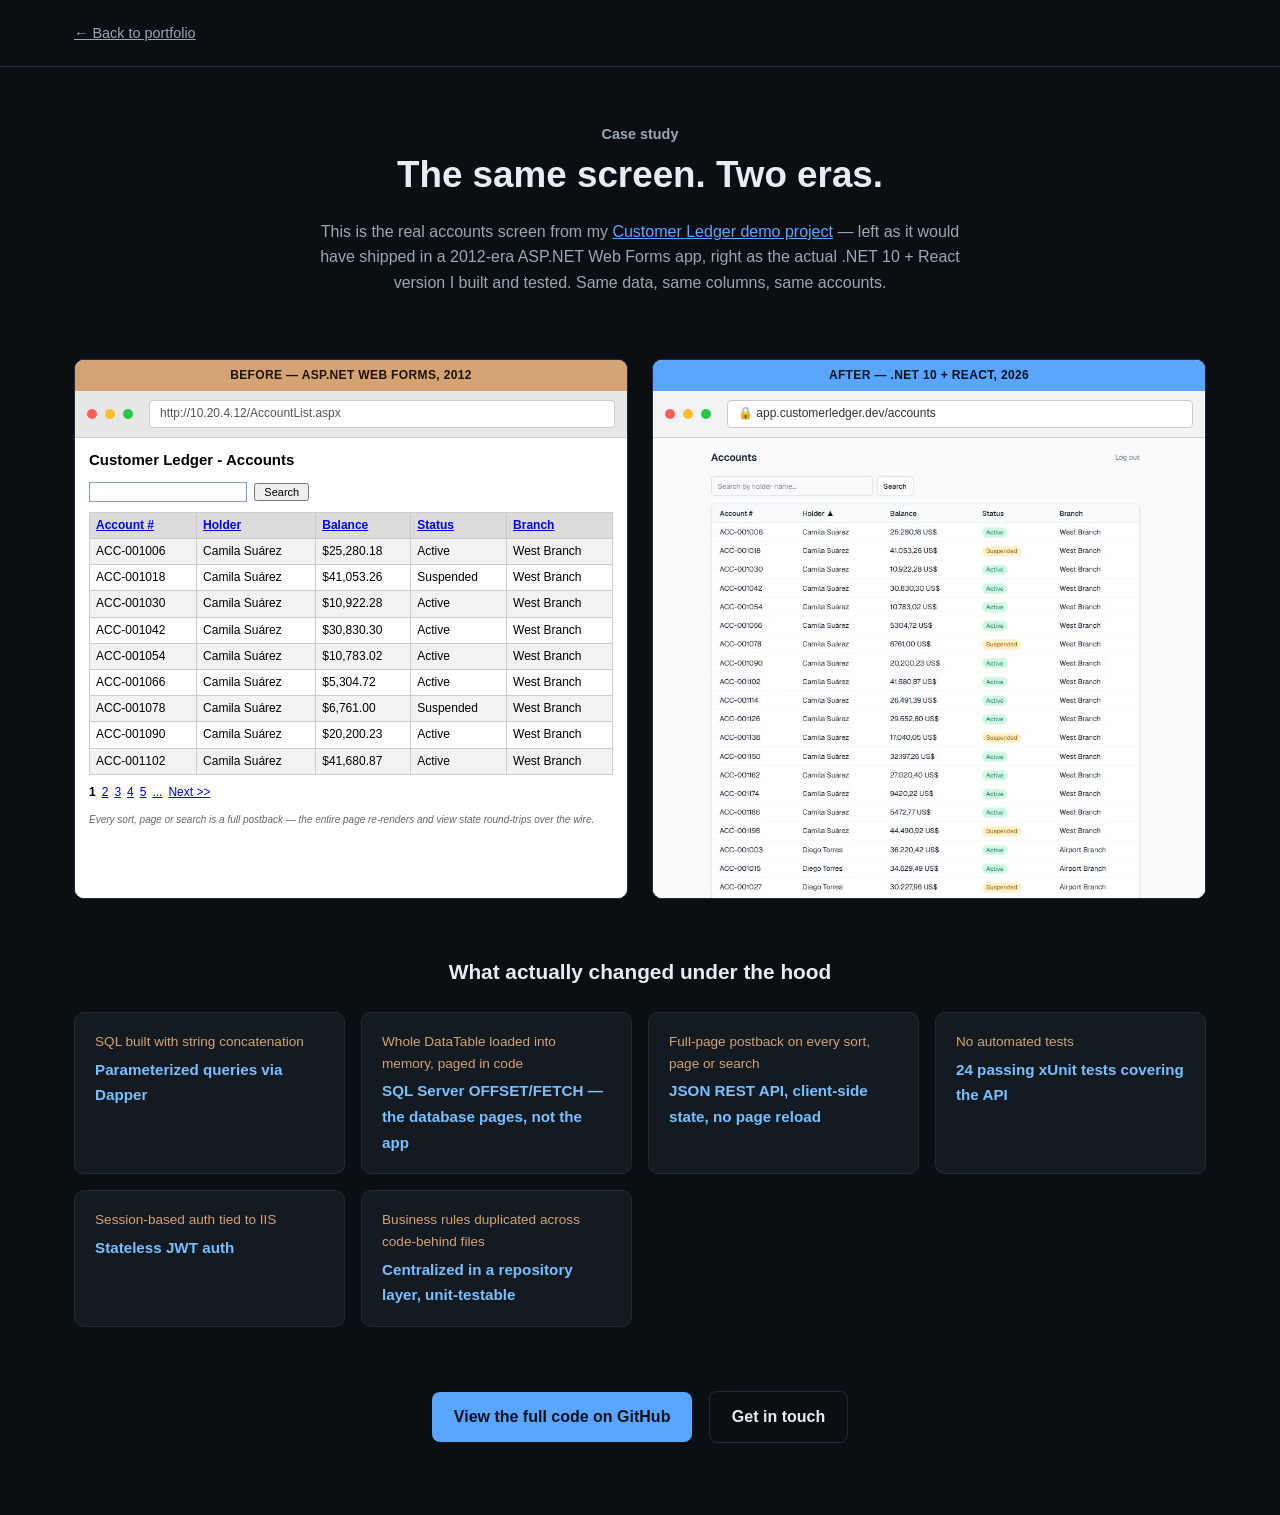
==== projects/legacy-vs-modern/index.html @ 62d9814a "Portfolio site: hero/about/skills/projects + legacy vs modern case study Co-Authored-By: Claude Sonn" ====
<!DOCTYPE html>
<html lang="en">
<head>
<meta charset="UTF-8">
<meta name="viewport" content="width=device-width, initial-scale=1.0">
<title>Legacy vs. Modern: Same Screen, Two Eras — Ignacio Cáceres</title>
<meta name="description" content="The same bank accounts screen, rendered exactly as it shipped in 2012 ASP.NET Web Forms, next to its .NET 10 + React modernization.">
<style>
:root {
  --bg: #0b0f14;
  --bg-alt: #10161d;
  --card: #131a22;
  --border: #212a35;
  --text: #e6edf3;
  --text-muted: #9aa7b4;
  --accent: #58a6ff;
  --accent-strong: #79c0ff;
  --legacy: #d4a373;
}
* { box-sizing: border-box; }
body {
  margin: 0;
  background: var(--bg);
  color: var(--text);
  font-family: -apple-system, BlinkMacSystemFont, "Segoe UI", Roboto, Helvetica, Arial, sans-serif;
  line-height: 1.6;
}
.container { max-width: 1180px; margin: 0 auto; padding: 0 24px; }
a { color: var(--accent); }

.top {
  padding: 20px 0;
  border-bottom: 1px solid var(--border);
}
.back-link { font-size: 0.9rem; color: var(--text-muted); }
.back-link:hover { color: var(--accent); }

.intro { padding: 56px 0 32px; text-align: center; }
.eyebrow {
  color: var(--accent);
  font-weight: 600;
  font-size: 0.9rem;
  margin-bottom: 10px;
}
.intro h1 {
  font-size: clamp(1.6rem, 4vw, 2.3rem);
  margin: 0 0 14px;
}
.intro p {
  color: var(--text-muted);
  max-width: 640px;
  margin: 0 auto;
}

.compare {
  display: grid;
  grid-template-columns: 1fr 1fr;
  gap: 24px;
  padding: 32px 0 8px;
}
@media (max-width: 860px) {
  .compare { grid-template-columns: 1fr; }
}

.window {
  border-radius: 10px;
  overflow: hidden;
  border: 1px solid var(--border);
  background: #fff;
  display: flex;
  flex-direction: column;
}

.window-chrome {
  background: #e7e7e7;
  padding: 9px 12px;
  display: flex;
  align-items: center;
  gap: 8px;
  border-bottom: 1px solid #ccc;
}
.window.modern .window-chrome { background: #f1f3f5; }
.dot { width: 10px; height: 10px; border-radius: 50%; display: inline-block; }
.dot.r { background: #ff5f56; }
.dot.y { background: #ffbd2e; }
.dot.g { background: #27c93f; }
.window-url {
  margin-left: 8px;
  background: #fff;
  border: 1px solid #ccc;
  border-radius: 4px;
  padding: 3px 10px;
  font-size: 0.75rem;
  color: #555;
  font-family: Tahoma, Geneva, sans-serif;
  flex: 1;
  white-space: nowrap;
  overflow: hidden;
  text-overflow: ellipsis;
}
.window.modern .window-url { font-family: -apple-system, sans-serif; color: #333; }

.window-label {
  text-align: center;
  font-size: 0.75rem;
  padding: 6px;
  color: #fff;
  font-weight: 700;
  letter-spacing: 0.03em;
  text-transform: uppercase;
}
.window-label.legacy-tag { background: var(--legacy); color: #201304; }
.window-label.modern-tag { background: var(--accent); color: #06111d; }

.window-body {
  height: 460px;
  overflow: hidden;
  background: #fff;
}

.window-body img {
  width: 100%;
  height: 100%;
  object-fit: cover;
  object-position: top;
  display: block;
}

/* ---- Legacy (authentic) recreation ---- */
.legacy-app {
  font-family: Tahoma, Arial, sans-serif;
  font-size: 12px;
  color: #000;
  padding: 10px 14px;
  background: #fff;
}
.legacy-app h2 {
  font-size: 15px;
  font-weight: bold;
  margin: 0 0 10px;
  font-family: Tahoma, Arial, sans-serif;
}
.legacy-app .search-row {
  margin-bottom: 10px;
}
.legacy-app input[type="text"] {
  font-family: Tahoma, Arial, sans-serif;
  font-size: 12px;
  padding: 2px 3px;
  border: 1px solid #7f9db9;
}
.legacy-app input[type="submit"] {
  font-family: Tahoma, Arial, sans-serif;
  font-size: 11px;
  padding: 1px 8px;
  margin-left: 4px;
}
table.gv {
  border-collapse: collapse;
  width: 100%;
  font-size: 12px;
}
table.gv th, table.gv td {
  border: 1px solid #ccc;
  padding: 3px 6px;
  text-align: left;
  white-space: nowrap;
}
table.gv th {
  background: #dcdcdc;
  font-weight: normal;
}
table.gv th a {
  color: #0000ee;
  text-decoration: underline;
  font-weight: bold;
}
table.gv tr:nth-child(even) td {
  background: #f2f2f2;
}
.gv-pager {
  margin-top: 8px;
  font-size: 12px;
}
.gv-pager a {
  color: #0000ee;
  text-decoration: underline;
  margin-right: 6px;
}
.gv-pager span {
  font-weight: bold;
  margin-right: 6px;
}
.legacy-note {
  margin-top: 10px;
  font-size: 10px;
  color: #666;
  font-style: italic;
}

.diff {
  margin-top: 48px;
}
.diff h2 { font-size: 1.3rem; text-align: center; margin-bottom: 24px; }
.diff-grid {
  display: grid;
  grid-template-columns: repeat(auto-fit, minmax(260px, 1fr));
  gap: 16px;
  margin-bottom: 56px;
}
.diff-item {
  background: var(--card);
  border: 1px solid var(--border);
  border-radius: 10px;
  padding: 18px 20px;
}
.diff-item .before { color: var(--legacy); font-size: 0.85rem; display: block; margin-bottom: 4px; }
.diff-item .after { color: var(--accent-strong); font-size: 0.95rem; font-weight: 600; }
.diff-item .arrow { color: var(--text-muted); margin: 0 6px; }

.cta {
  text-align: center;
  padding: 8px 0 72px;
}
.btn {
  display: inline-block;
  padding: 12px 22px;
  border-radius: 8px;
  font-weight: 600;
  background: var(--accent);
  color: #06111d;
  text-decoration: none;
  margin: 0 6px;
}
.btn.ghost {
  background: transparent;
  border: 1px solid var(--border);
  color: var(--text);
}
</style>
</head>
<body>

<div class="top">
  <div class="container">
    <a href="../../index.html" class="back-link">← Back to portfolio</a>
  </div>
</div>

<section class="intro">
  <div class="container">
    <p class="eyebrow">Case study</p>
    <h1>The same screen. Two eras.</h1>
    <p>
      This is the real accounts screen from my <a href="https://github.com/nachocaceres/legacy-webforms-to-dotnet10" target="_blank" rel="noopener">Customer Ledger demo project</a> —
      left as it would have shipped in a 2012-era ASP.NET Web Forms app, right as the actual .NET 10 + React
      version I built and tested. Same data, same columns, same accounts.
    </p>
  </div>
</section>

<div class="container">
  <div class="compare">

    <div class="window">
      <div class="window-label legacy-tag">Before — ASP.NET Web Forms, 2012</div>
      <div class="window-chrome">
        <span class="dot r"></span><span class="dot y"></span><span class="dot g"></span>
        <span class="window-url">http://10.20.4.12/AccountList.aspx</span>
      </div>
      <div class="window-body">
        <div class="legacy-app">
          <h2>Customer Ledger - Accounts</h2>
          <div class="search-row">
            <input type="text" value="" size="20" />
            <input type="submit" value="Search" />
          </div>
          <table class="gv">
            <tr>
              <th><a href="#">Account #</a></th>
              <th><a href="#">Holder</a></th>
              <th><a href="#">Balance</a></th>
              <th><a href="#">Status</a></th>
              <th><a href="#">Branch</a></th>
            </tr>
            <tr><td>ACC-001006</td><td>Camila Suárez</td><td>$25,280.18</td><td>Active</td><td>West Branch</td></tr>
            <tr><td>ACC-001018</td><td>Camila Suárez</td><td>$41,053.26</td><td>Suspended</td><td>West Branch</td></tr>
            <tr><td>ACC-001030</td><td>Camila Suárez</td><td>$10,922.28</td><td>Active</td><td>West Branch</td></tr>
            <tr><td>ACC-001042</td><td>Camila Suárez</td><td>$30,830.30</td><td>Active</td><td>West Branch</td></tr>
            <tr><td>ACC-001054</td><td>Camila Suárez</td><td>$10,783.02</td><td>Active</td><td>West Branch</td></tr>
            <tr><td>ACC-001066</td><td>Camila Suárez</td><td>$5,304.72</td><td>Active</td><td>West Branch</td></tr>
            <tr><td>ACC-001078</td><td>Camila Suárez</td><td>$6,761.00</td><td>Suspended</td><td>West Branch</td></tr>
            <tr><td>ACC-001090</td><td>Camila Suárez</td><td>$20,200.23</td><td>Active</td><td>West Branch</td></tr>
            <tr><td>ACC-001102</td><td>Camila Suárez</td><td>$41,680.87</td><td>Active</td><td>West Branch</td></tr>
          </table>
          <div class="gv-pager">
            <span>1</span><a href="#">2</a><a href="#">3</a><a href="#">4</a><a href="#">5</a><a href="#">...</a><a href="#">Next &gt;&gt;</a>
          </div>
          <p class="legacy-note">Every sort, page or search is a full postback — the entire page re-renders and view state round-trips over the wire.</p>
        </div>
      </div>
    </div>

    <div class="window modern">
      <div class="window-label modern-tag">After — .NET 10 + React, 2026</div>
      <div class="window-chrome">
        <span class="dot r"></span><span class="dot y"></span><span class="dot g"></span>
        <span class="window-url">🔒 app.customerledger.dev/accounts</span>
      </div>
      <div class="window-body">
        <img src="assets/modern-accounts.jpg" alt="Modern React accounts screen, same data">
      </div>
    </div>

  </div>
</div>

<section class="diff">
  <div class="container">
    <h2>What actually changed under the hood</h2>
    <div class="diff-grid">
      <div class="diff-item">
        <span class="before">SQL built with string concatenation</span>
        <span class="after">Parameterized queries via Dapper</span>
      </div>
      <div class="diff-item">
        <span class="before">Whole DataTable loaded into memory, paged in code</span>
        <span class="after">SQL Server OFFSET/FETCH — the database pages, not the app</span>
      </div>
      <div class="diff-item">
        <span class="before">Full-page postback on every sort, page or search</span>
        <span class="after">JSON REST API, client-side state, no page reload</span>
      </div>
      <div class="diff-item">
        <span class="before">No automated tests</span>
        <span class="after">24 passing xUnit tests covering the API</span>
      </div>
      <div class="diff-item">
        <span class="before">Session-based auth tied to IIS</span>
        <span class="after">Stateless JWT auth</span>
      </div>
      <div class="diff-item">
        <span class="before">Business rules duplicated across code-behind files</span>
        <span class="after">Centralized in a repository layer, unit-testable</span>
      </div>
    </div>
  </div>
</section>

<div class="cta">
  <a href="https://github.com/nachocaceres/legacy-webforms-to-dotnet10" class="btn" target="_blank" rel="noopener">View the full code on GitHub</a>
  <a href="../../index.html#contact" class="btn ghost">Get in touch</a>
</div>

</body>
</html>
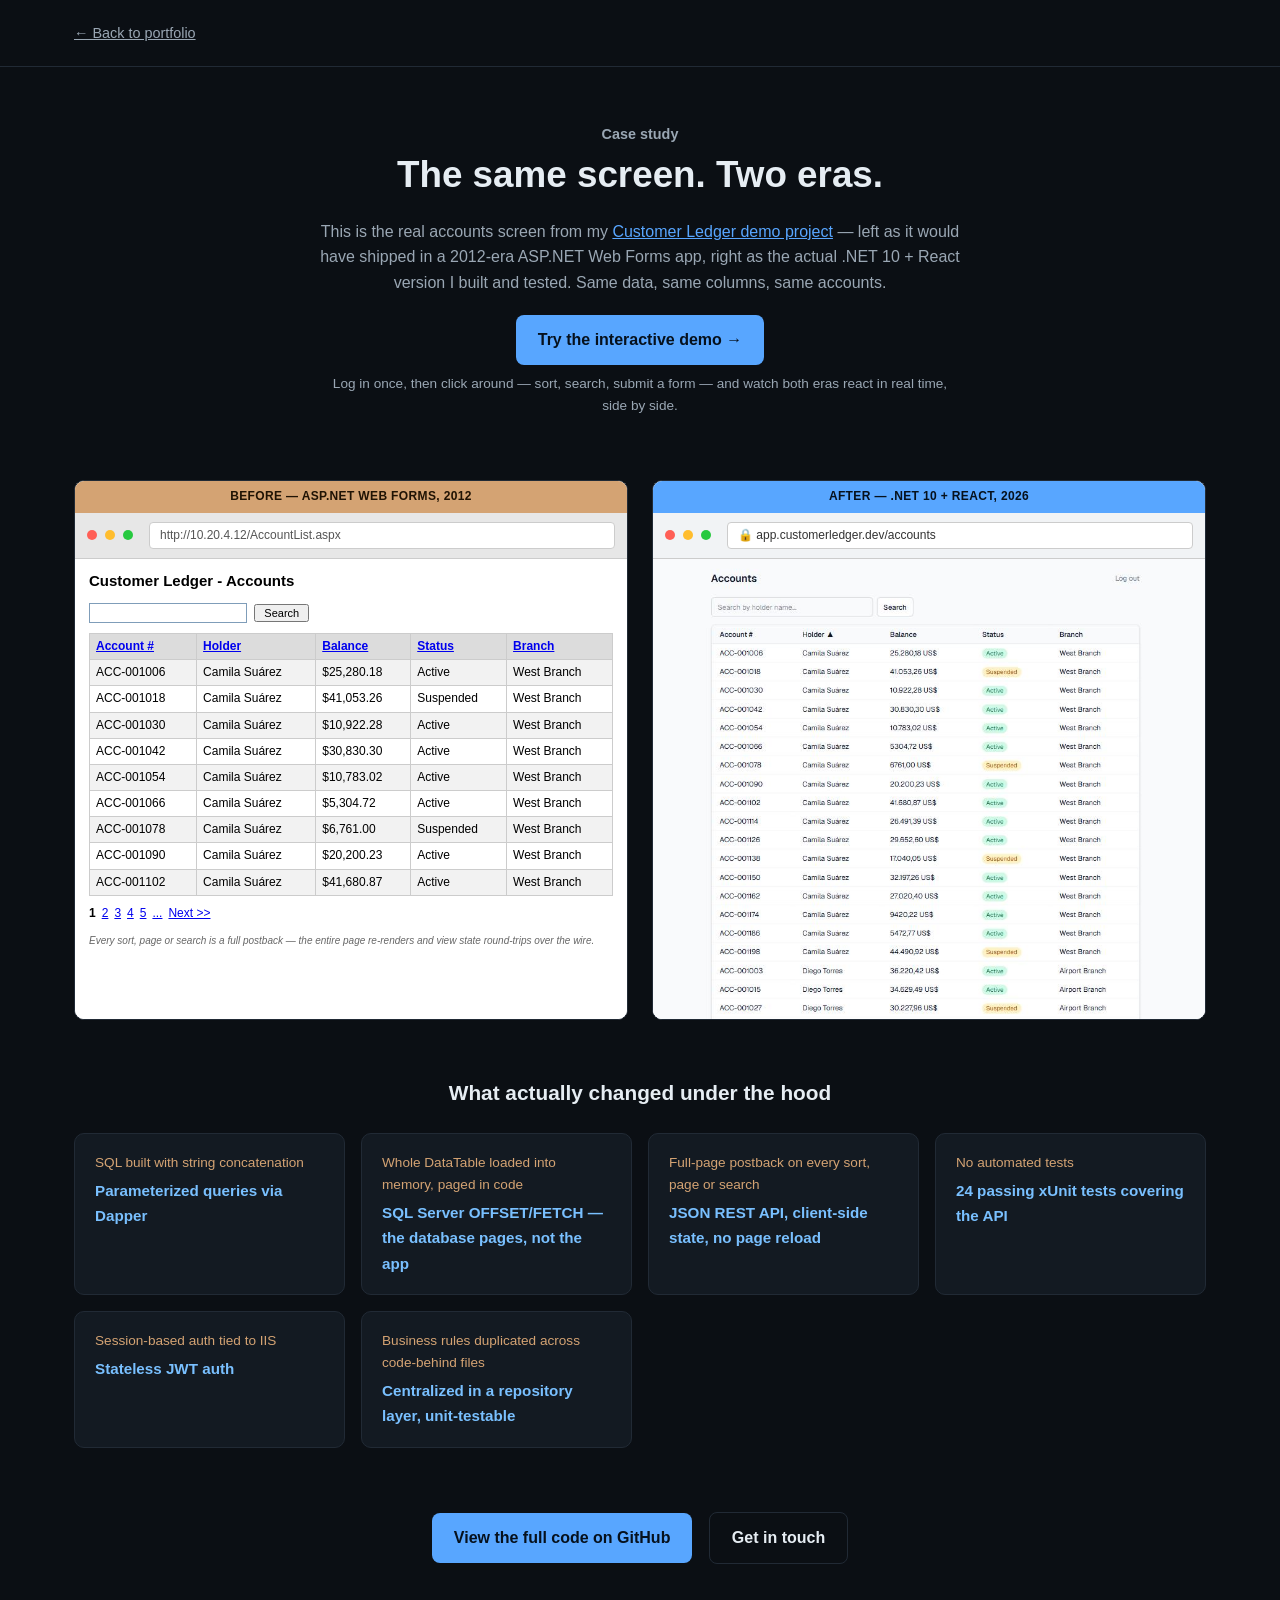
==== commit 4a33713d: "Link the interactive legacy-vs-modern demo from the case study page Co-Authored-By: Claude Sonnet 5 " ====
--- a/projects/legacy-vs-modern/index.html
+++ b/projects/legacy-vs-modern/index.html
@@ -256,6 +256,10 @@
       left as it would have shipped in a 2012-era ASP.NET Web Forms app, right as the actual .NET 10 + React
       version I built and tested. Same data, same columns, same accounts.
     </p>
+    <p style="margin-top:20px;">
+      <a href="https://legacy-vs-modern-demo-56jlnqskn.vercel.app" target="_blank" rel="noopener" class="btn">Try the interactive demo →</a>
+    </p>
+    <p style="color:var(--text-muted); font-size:0.85rem; margin-top:8px;">Log in once, then click around — sort, search, submit a form — and watch both eras react in real time, side by side.</p>
   </div>
 </section>
 
